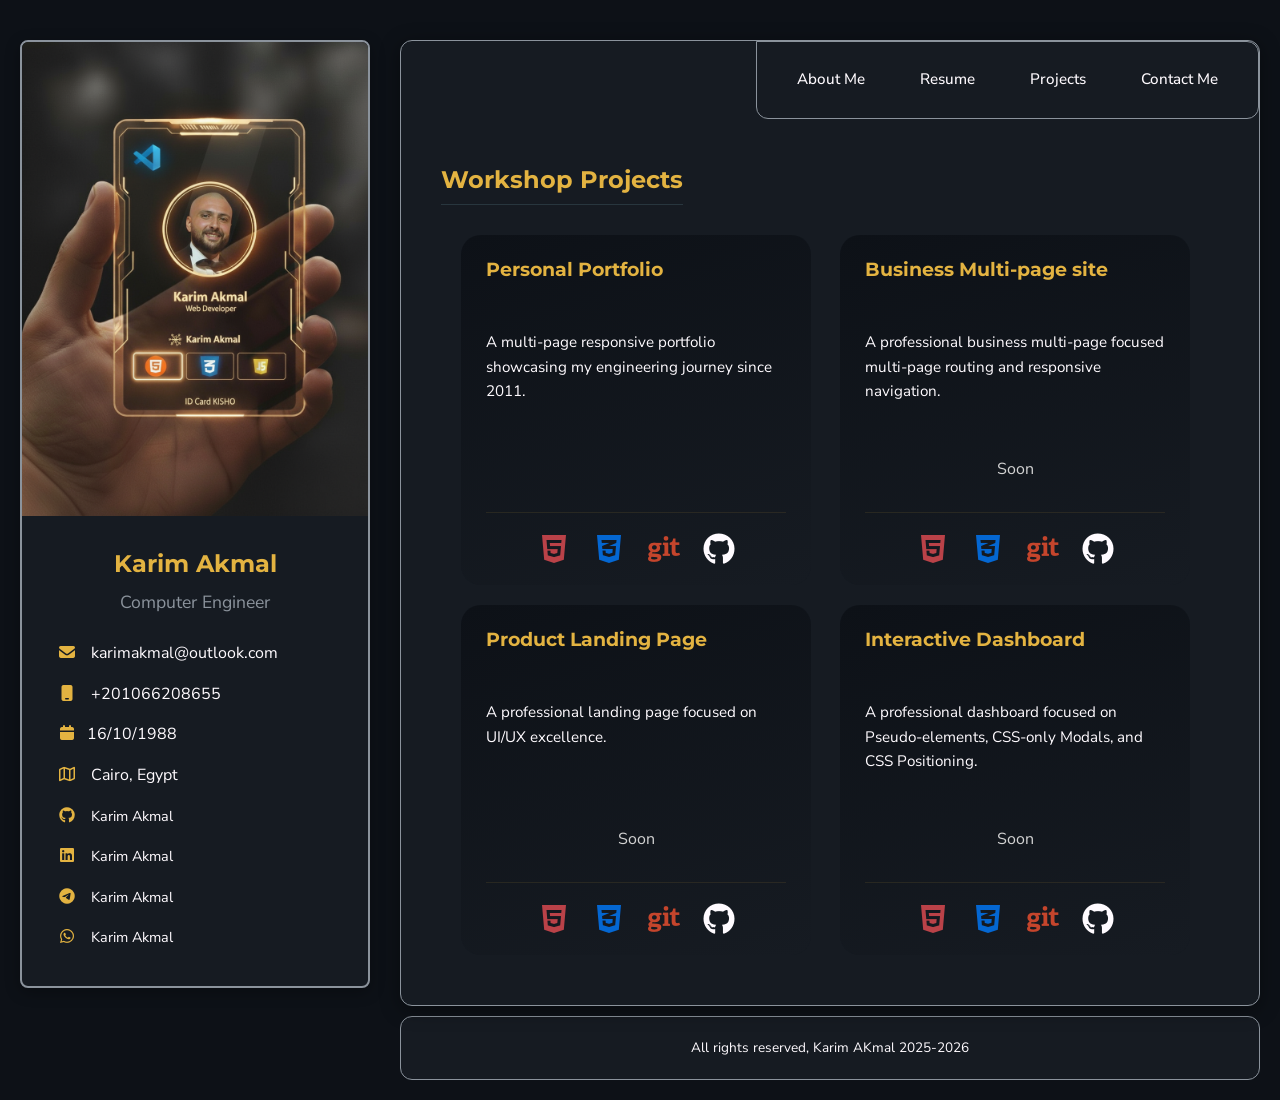
==== projects.html @ fb4b93a8 "added icons to projects.html, finished all the styling of projects.css with media queries as well" ====
<!DOCTYPE html>
<html lang="en">
  <head>
    <meta charset="UTF-8" />
    <meta name="viewport" content="width=device-width, initial-scale=1.0" />
    <title>My Portfolio</title>
    <!-- fav icon-->
    <link
      rel="icon"
      type="image/png"
      href="assets/images/web-inspector-debugly-2025-11-03.webp"
    />
    <!-- CSS STYLES-->
    <link rel="stylesheet" href="assets/css/all.min.css" /> 
    <link rel="stylesheet" href="assets/css/stylesheet.css" /> <link rel="stylesheet" href="assets/css/projects.css"/>
    <!--Google fonts (BBH Bartle for headers and Nunito Sans for body text )-->
    <link rel="preconnect" href="https://fonts.googleapis.com" />
    <link rel="preconnect" href="https://fonts.gstatic.com" crossorigin />
    <link
      href="https://fonts.googleapis.com/css2?family=BBH+Bartle&family=Nunito+Sans:ital,opsz,wght@0,6..12,200..1000;1,6..12,200..1000&display=swap"
      rel="stylesheet"
    />
  </head>
  <body>
    <aside id="contact-me">
      <div class="my-pic">
        <img
          src="assets/images/my-pic.png"
          alt="My Picture"
          width="300"
          height="400"
        />
      </div>
      <h1>Karim Akmal</h1>
      <p>Computer Engineer</p>
      <ul>
        <li><i class="fa-solid fa-envelope"></i> karimakmal@outlook.com</li>
        <li><i class="fa-solid fa-mobile"></i> +201066208655</li>
        <li><i class="fa-solid fa-calendar"></i>16/10/1988</li>
        <li><i class="fa-regular fa-map"></i> Cairo, Egypt</li>
        <li>
          <i class="fa-brands fa-github"></i>
          <a href="https://github.com/KarimAkmal88" target="_blank"
            >Karim Akmal</a
          >
        </li>
        <li>
          <i class="fa-brands fa-linkedin"></i>
          <a
            href="https://www.linkedin.com/in/karim-akmal-841a00215?utm_source=share&utm_campaign=share_via&utm_content=profile&utm_medium=android_app"
            target="_blank"
            >Karim Akmal</a
          >
        </li>
        <li>
          <i class="fa-brands fa-telegram"></i>
          <a href="https://t.me/Akmal_karim88" target="_blank">Karim Akmal</a>
        </li>
        <li>
          <i class="fa-brands fa-whatsapp"></i>
          <a href="https://wa.me/201066208655" target="_blank">Karim Akmal</a>
        </li>
      </ul>
    </aside>
    <main>
      <header>
        <nav>
          <ul>
            <li><a href="index.html">About Me</a></li>
            <li><a href="resume.html">Resume</a></li>
            <li><a href="projects.html">Projects</a></li>
            <li><a href="#contact-me">Contact Me</a></li>
          </ul>
        </nav>
      </header>
      <section id="workshop-projects">
        <h2>Workshop Projects</h2>
        <div class="projects-grid">
          <article class="project-card">
            <h3>Personal Portfolio</h3>
            <p>
              A multi-page responsive portfolio showcasing my engineering
              journey since 2011.
            </p>
            <div class="logos">
            <i class="fa-brands fa-html5" title="HTML5"></i>
            <i class="fa-brands fa-css3-alt" title="CSS3"></i>
            <i class="fa-brands fa-git" title="GIT"></i>
            <i class="fa-brands fa-github" title="GitHub"></i>
            </div>
          </article>
          <article class="project-card">
            <h3>Business Multi-page site</h3>
            <p>
              A professional business multi-page focused multi-page routing and
              responsive navigation.
            </p>
            <span class="status-badge">Soon</span>
            <div class="logos">
            <i class="fa-brands fa-html5" title="HTML5"></i>
            <i class="fa-brands fa-css3-alt" title="CSS3"></i>
            <i class="fa-brands fa-git" title="GIT"></i>
            <i class="fa-brands fa-github" title="GitHub"></i>
            </div>
          </article>
          <article class="project-card">
            <h3>Product Landing Page</h3>
            <p>
              A professional landing page focused on UI/UX
              excellence.
            </p>
            <span class="status-badge">Soon</span>
            <div class="logos">
            <i class="fa-brands fa-html5" title="HTML5"></i>
            <i class="fa-brands fa-css3-alt" title="CSS3"></i>
            <i class="fa-brands fa-git" title="GIT"></i>
            <i class="fa-brands fa-github" title="GitHub"></i>
            </div>
          </article>
          <article class="project-card">
            <h3>Interactive Dashboard</h3>
            <p>
              A professional dashboard focused on Pseudo-elements, CSS-only Modals, and
              CSS Positioning.
            </p>
            <span class="status-badge">Soon</span>
            <div class="logos">
            <i class="fa-brands fa-html5" title="HTML5"></i>
            <i class="fa-brands fa-css3-alt" title="CSS3"></i>
            <i class="fa-brands fa-git" title="GIT"></i>
            <i class="fa-brands fa-github" title="GitHub"></i>
            </div>
          </article>
        </div>
      </section>
    </main>
    <footer>
      <p>All rights reserved, Karim AKmal 2025-2026</p>
    </footer>
  </body>
</html>
---- assets/css/stylesheet.css ----
/* main colors*/
@import url('https://fonts.googleapis.com/css2?family=Montserrat:wght@700;800&family=Nunito+Sans:wght@400;600&display=swap');
:root {
  --bg-color: #0d1117;
  --secondary-bg: #161b22;
  --accent-gold: #e3b341;
  --accent-blue: #8B939C;
  --text-color: #fffbff;
  /*--heading-font: "BBH Bartle", sans-serif;*/
  --heading-font: 'Montserrat', sans-serif;
  --body-font: "Nunito Sans", sans-serif;
}

/* global reset */
* {
  margin: 0;
  padding: 0;
  box-sizing: border-box;
}
body {
  background-color: var(--bg-color);
  color: var(--text-color);
  font-family: var(--body-font);
  line-height: 1.6;
  display: grid;
  grid-template-areas: "aside main"
                       "aside footer";
  grid-template-columns: 350px minmax(auto, 1000px);
  justify-content: center;
  grid-template-rows: 1fr auto;
  min-height: 100vh;  
  gap: 30px;
  padding: 20px;                 
}
h1,
h2,
h3,
h4 {
  font-family: var(--heading-font);
  color: var(--accent-gold);
}
/* aside */
#contact-me {
  display: flex;
  flex-direction: column;
  justify-content: flex-start;
  align-content: flex-start;
  align-items: center;
  width: 100%;
  height: fit-content;
  position: sticky;
  top: 40px;
  border: 2px solid var(--accent-blue);
  border-radius: 8px;
  background-color: var(--secondary-bg);
  overflow: hidden;
  padding-bottom: 20px;
  box-shadow: 0 4px 15px rgba(0, 0, 0, 0.3);
  grid-area: aside;
}
#contact-me img {
  width: 100%;
  height: auto;
  object-fit: cover;
  margin-bottom: 20px;
}
#contact-me h1 {
  white-space: nowrap;
  text-align: center;
  margin-bottom: 5px;
  font-size: 1.5rem;
}
#contact-me p {
  white-space: nowrap;
  font-size: 1.1rem;
  color: var(--accent-blue);
  margin-bottom: 25px;
}
#contact-me ul {
  list-style: none;
  width: 80%;
}
#contact-me ul li {
  margin-bottom: 15px;
}
#contact-me ul li i {
  color: var(--accent-gold);
  margin-right: 10px;
  width: 20px;
}
#contact-me ul li a {
  text-decoration: none;
  color: var(--text-color);
  font-size: 0.9rem;
  transition: 0.3s;
}
#contact-me ul li a:hover {
  color: var(--accent-gold);
}
/* main*/
main {
  border: 1px solid var(--accent-blue);
  border-radius: 12px;
  display: flex;
  flex-direction: column;
  justify-content: flex-start;
  gap: 60px;
  top: 20px;
  padding: 60px 40px 40px;
  width: 100%;
  max-width: 1000px;
  height: auto;
  position: relative;
  margin: 0;
  top: 20px;
  background-color: var(--secondary-bg);
  box-shadow: 0 4px 20px rgba(0, 0, 0, 0.4);
  grid-area: main;
}
main header nav {
  position: absolute;
  display: flex;
  bottom: auto;
  top: 0;
  right: 0;
  left: auto;
  width: max-content;
  padding: 5px 20px;
  border: 1px solid var(--accent-blue);
  background-color: var(--secondary-bg);
  border-radius: 0 12px 12px 12px;
  z-index: 10;
}
main header nav ul {
  list-style: none;
  display: flex;
  flex-flow: row nowrap;
  gap: 15px;
}
main header nav ul li {
  padding: 10px;
  margin: 10px;
}
main header nav ul li a {
  text-decoration: none;
  color: var(--text-color);
  font-size: 0.95rem;
  font-weight: 500;
  transition: all 0.3s ease;
}
main header nav ul li a:hover {
  color: var(--accent-gold);
}
main section h2 {
  margin-bottom: 20px;
  border-bottom: 1px solid rgba(112, 160, 175, 0.2);
  display: inline-block;
  padding-bottom: 5px;
}
main #about-me .last-paragraph {
  margin-bottom: 25px;
  border-bottom: 1px solid rgba(112, 160, 175, 0.4);
  padding-bottom: 15px;
}
main #about-me p {
  margin-bottom: 20px;
  line-height: 1.6;
  text-align: justify;
  color: var(--text-color);
}
main #my-video {
  border-bottom: 1px solid rgba(112, 160, 175, 0.4);
  padding-bottom: 15px;
}
main #my-video video {
  object-fit: cover;
  width: 95%;
  max-width: 800px;
  height: auto;
  margin: auto;
  border:  1px solid var(--accent-gold);
  border-radius: 12px;
  box-shadow: 0 0 20px rgba(227, 179, 65, 0.3);
  transition: transform 0.3s ease, box-shadow 0.3s ease;
}
main #my-video video:hover {
    transform: scale(1.01); 
    box-shadow: 0 0 30px rgba(227, 179, 65, 0.5);
}
.ambitions-container {
  display: grid;
  grid-template-columns: repeat(3, minmax(0, 1fr));
  gap: 20px;
  padding: 20px 0;
  align-items: stretch;
}
.ambitions-card {
  border: 1px solid var(--accent-blue);
  border-radius: 12px;
  background-color: var(--bg-color);
  padding: 30px 25px;
  display: flex;
  flex-direction: column;
  justify-content: flex-start;
  align-items: center;
  height: 100%;
  gap: 15px;
  transition: all 0.3s ease;
}
.ambitions-card i {
  color: var(--accent-gold);
  margin-right: 10px;
  margin-bottom: 10px;
  width: 20px;
  font-size: 1.5rem;
  display: block;
}
#ambitions h2 {
  margin-top: 25px;
}
.ambitions-card h3 {
    font-family: var(--heading-font);
    font-size: 1.05rem; 
    text-transform: uppercase;
    letter-spacing: 0.5px; 
    word-wrap: normal;    
    overflow-wrap: normal; 
    line-height: 1.3;
    margin-bottom: 12px;
    border-bottom: 2px solid transparent;
    transition: 0.3s;
    min-height: 2.8rem;
    display: flex;
    align-items: center;
}
.ambitions-card p {
    font-size: 0.92rem;
    font-family: var(--body-font);
    line-height: 1.5;
    letter-spacing: 0 !important;
    word-spacing: 0 !important;
    opacity: 0.85; 
    color: var(--text-color);
    text-align: left !important;
    margin: 0;
    hyphens: none;
    text-wrap: wrap;
    max-width: 100%;
}
.ambitions-card:hover {
    transform: translateY(-8px);
    border-color: var(--accent-gold);
    box-shadow: 0 15px 30px rgba(0, 0, 0, 0.5);
}
footer {
  border: 1px solid var(--accent-blue);
  border-radius: 12px;
  margin: 0;
  padding: 20px;
  max-width: 1000px;
  text-align: center;
  grid-area: footer;
  font-family: var(--accent-gold);
  background-color: var(--secondary-bg);
  font-size: 0.85rem;
}
@media screen and (max-width: 578px) {
  body {
    grid-template-areas: "main"
                         "aside"
                         "footer";
  grid-template-columns: 1fr;
  grid-template-rows: auto auto auto;
  gap: 20px;
  padding: 10px;
  }
  .ambitions-container {
    display: grid;
    grid-template-areas: "web"
                         "mobile"
                         "python";
    grid-template-columns: 1fr;
    grid-template-rows: auto auto auto;
    gap: 25px;
  }
  .web-development {
    grid-area: web;
  }
  .mobile-apps {
    grid-area: mobile;
  }
  .python-ai {
    grid-area: python;
  }
  #contact-me {
    position: relative;
    top: 0;
    width: 100%;
    margin-bottom: 20px;
  }
  footer {
    font-size: 0.85rem;
    padding: 15px;
  }
}
---- assets/css/projects.css ----
/* 1. Global Reset */
* {
  margin: 0;
  padding: 0;
  box-sizing: border-box;
}

/* 2. Style Variables */
:root {
  --bg-color: #0d1117;
  --secondary-bg: #161b22;
  --accent-gold: #e3b341;
  --accent-blue: #8B939C;
  --text-color: #fffbff;
  --heading-font: 'Montserrat', sans-serif;
  --body-font: 'Nunito Sans', sans-serif;
}

/* 3. Main Body Setup */
body {
  background-color: var(--bg-color);
  color: var(--text-color);
  font-family: var(--body-font);
  line-height: 1.6;
}

/* 4. Typography */
h1, h2, h3 {
  font-family: var(--heading-font);
  color: var(--accent-gold);
}
.projects-grid {
    display: grid;
    grid-template-areas: "portfolio business"
                         "landing dashboard";
    grid-template-columns: repeat(auto-fit, minmax(320px, 1fr));
    grid-template-rows: minmax(350px, 1fr);
    gap: 20px;
    padding: 10px 20px;
}
.project-card {
    width: 350px;
    height: 350px;
    background-image: linear-gradient(165deg, #0d1117 0%, #161b22 100%);
    border-radius: 20px;
    transition: all 0.4s cubic-bezier(0.175, 0.885, 0.32, 1.275);
    padding: 20px 25px;
    display: flex;
    flex-flow: column wrap;
    gap: 30px;
    backdrop-filter: blur(10px);
}
.project-card h3 {
    margin-bottom: 15px;
}

.project-card p {
    font-size: 0.95rem;
    color: var(--text-color);
    flex-grow: 1; 
}
.project-card .status-badge {
    align-self: center;
    color: lightgrey;
}
.project-card:hover {
    box-shadow: 0px 0px 30px 1px rgba(227, 179, 65, 0.5);
    transform: translateY(-10px);
    border-color: var(--accent-gold);
}
.project-card .logos {
   display: flex;
    gap: 15px;
    justify-content: center;
    padding-top: 20px;
    border-top: 1px solid rgba(227, 179, 65, 0.1); 
}
.project-card .logos .fa-html5 {
    font-size: 2rem;
    color: rgba(227, 76, 83, 0.8);
}
.project-card .logos .fa-css3-alt {
    font-size: 2rem;
    color: rgba(0, 123, 255, 0.8);
}
.project-card .logos .fa-git {
    font-size: 2rem;
    color: rgba(241, 80, 47, 0.8);
}
.project-card .logos .fa-github {
    font-size: 2rem;
    color: rgba (255, 255, 255, 0.8);
}
@media screen and (max-width: 578px) {
    body {
    grid-template-areas: "main"
                         "aside"
                         "footer";
  grid-template-columns: 1fr;
  grid-template-rows: auto auto auto auto;
  gap: 20px;
  padding: 10px;
  }
  .projects-grid {
    display: grid;
    grid-template-areas:"portfolio"
                         "business"
                         "landing"
                         "dashboard" ;
    grid-template-columns: 1fr;                     
    grid-template-rows: auto auto auto;
    gap: 25px;
  }
}
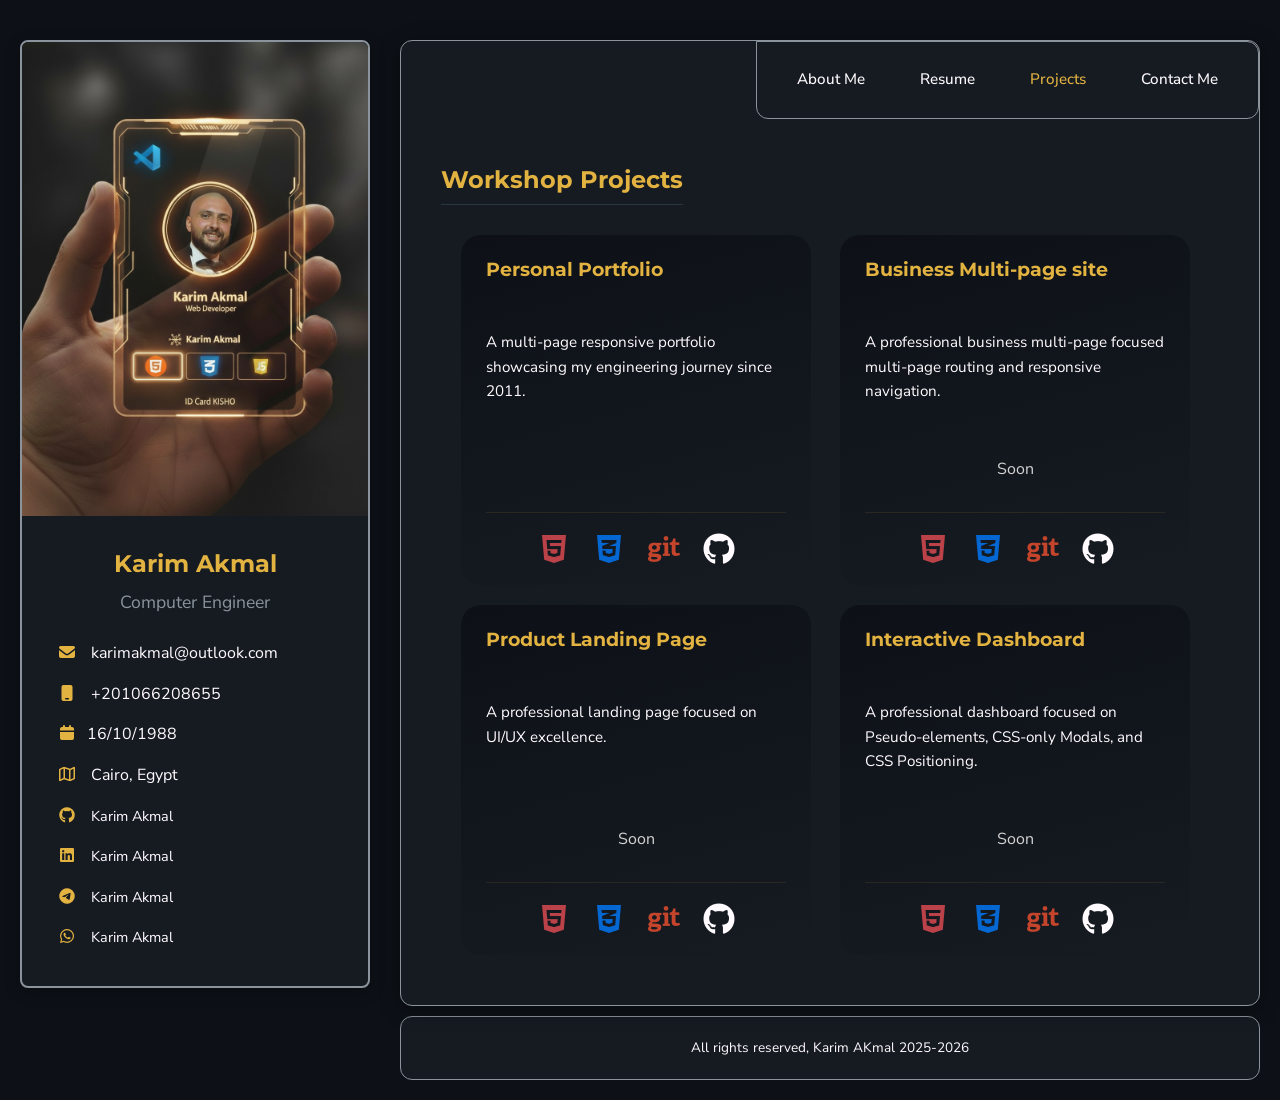
==== commit 5b4f4589: "added class active to navbar to highlight which page is currently active, also added style in styles" ====
--- a/projects.html
+++ b/projects.html
@@ -5,14 +5,11 @@
     <meta name="viewport" content="width=device-width, initial-scale=1.0" />
     <title>My Portfolio</title>
     <!-- fav icon-->
-    <link
-      rel="icon"
-      type="image/png"
-      href="assets/images/web-inspector-debugly-2025-11-03.webp"
-    />
+    <link rel="icon" type="image/png" href="assets/images/vscode.png" />
     <!-- CSS STYLES-->
-    <link rel="stylesheet" href="assets/css/all.min.css" /> 
-    <link rel="stylesheet" href="assets/css/stylesheet.css" /> <link rel="stylesheet" href="assets/css/projects.css"/>
+    <link rel="stylesheet" href="assets/css/all.min.css" />
+    <link rel="stylesheet" href="assets/css/stylesheet.css" />
+    <link rel="stylesheet" href="assets/css/projects.css" />
     <!--Google fonts (BBH Bartle for headers and Nunito Sans for body text )-->
     <link rel="preconnect" href="https://fonts.googleapis.com" />
     <link rel="preconnect" href="https://fonts.gstatic.com" crossorigin />
@@ -68,7 +65,7 @@
           <ul>
             <li><a href="index.html">About Me</a></li>
             <li><a href="resume.html">Resume</a></li>
-            <li><a href="projects.html">Projects</a></li>
+            <li><a href="projects.html" class="active">Projects</a></li>
             <li><a href="#contact-me">Contact Me</a></li>
           </ul>
         </nav>
@@ -83,10 +80,10 @@
               journey since 2011.
             </p>
             <div class="logos">
-            <i class="fa-brands fa-html5" title="HTML5"></i>
-            <i class="fa-brands fa-css3-alt" title="CSS3"></i>
-            <i class="fa-brands fa-git" title="GIT"></i>
-            <i class="fa-brands fa-github" title="GitHub"></i>
+              <i class="fa-brands fa-html5" title="HTML5"></i>
+              <i class="fa-brands fa-css3-alt" title="CSS3"></i>
+              <i class="fa-brands fa-git" title="GIT"></i>
+              <i class="fa-brands fa-github" title="GitHub"></i>
             </div>
           </article>
           <article class="project-card">
@@ -97,38 +94,35 @@
             </p>
             <span class="status-badge">Soon</span>
             <div class="logos">
-            <i class="fa-brands fa-html5" title="HTML5"></i>
-            <i class="fa-brands fa-css3-alt" title="CSS3"></i>
-            <i class="fa-brands fa-git" title="GIT"></i>
-            <i class="fa-brands fa-github" title="GitHub"></i>
+              <i class="fa-brands fa-html5" title="HTML5"></i>
+              <i class="fa-brands fa-css3-alt" title="CSS3"></i>
+              <i class="fa-brands fa-git" title="GIT"></i>
+              <i class="fa-brands fa-github" title="GitHub"></i>
             </div>
           </article>
           <article class="project-card">
             <h3>Product Landing Page</h3>
-            <p>
-              A professional landing page focused on UI/UX
-              excellence.
-            </p>
+            <p>A professional landing page focused on UI/UX excellence.</p>
             <span class="status-badge">Soon</span>
             <div class="logos">
-            <i class="fa-brands fa-html5" title="HTML5"></i>
-            <i class="fa-brands fa-css3-alt" title="CSS3"></i>
-            <i class="fa-brands fa-git" title="GIT"></i>
-            <i class="fa-brands fa-github" title="GitHub"></i>
+              <i class="fa-brands fa-html5" title="HTML5"></i>
+              <i class="fa-brands fa-css3-alt" title="CSS3"></i>
+              <i class="fa-brands fa-git" title="GIT"></i>
+              <i class="fa-brands fa-github" title="GitHub"></i>
             </div>
           </article>
           <article class="project-card">
             <h3>Interactive Dashboard</h3>
             <p>
-              A professional dashboard focused on Pseudo-elements, CSS-only Modals, and
-              CSS Positioning.
+              A professional dashboard focused on Pseudo-elements, CSS-only
+              Modals, and CSS Positioning.
             </p>
             <span class="status-badge">Soon</span>
             <div class="logos">
-            <i class="fa-brands fa-html5" title="HTML5"></i>
-            <i class="fa-brands fa-css3-alt" title="CSS3"></i>
-            <i class="fa-brands fa-git" title="GIT"></i>
-            <i class="fa-brands fa-github" title="GitHub"></i>
+              <i class="fa-brands fa-html5" title="HTML5"></i>
+              <i class="fa-brands fa-css3-alt" title="CSS3"></i>
+              <i class="fa-brands fa-git" title="GIT"></i>
+              <i class="fa-brands fa-github" title="GitHub"></i>
             </div>
           </article>
         </div>
--- a/assets/css/stylesheet.css
+++ b/assets/css/stylesheet.css
@@ -1,13 +1,13 @@
 /* main colors*/
-@import url('https://fonts.googleapis.com/css2?family=Montserrat:wght@700;800&family=Nunito+Sans:wght@400;600&display=swap');
+@import url("https://fonts.googleapis.com/css2?family=Montserrat:wght@700;800&family=Nunito+Sans:wght@400;600&display=swap");
 :root {
   --bg-color: #0d1117;
   --secondary-bg: #161b22;
   --accent-gold: #e3b341;
-  --accent-blue: #8B939C;
+  --accent-blue: #8b939c;
   --text-color: #fffbff;
   /*--heading-font: "BBH Bartle", sans-serif;*/
-  --heading-font: 'Montserrat', sans-serif;
+  --heading-font: "Montserrat", sans-serif;
   --body-font: "Nunito Sans", sans-serif;
 }
 
@@ -23,14 +23,15 @@
   font-family: var(--body-font);
   line-height: 1.6;
   display: grid;
-  grid-template-areas: "aside main"
-                       "aside footer";
+  grid-template-areas:
+    "aside main"
+    "aside footer";
   grid-template-columns: 350px minmax(auto, 1000px);
   justify-content: center;
   grid-template-rows: 1fr auto;
-  min-height: 100vh;  
+  min-height: 100vh;
   gap: 30px;
-  padding: 20px;                 
+  padding: 20px;
 }
 h1,
 h2,
@@ -178,14 +179,14 @@
   max-width: 800px;
   height: auto;
   margin: auto;
-  border:  1px solid var(--accent-gold);
+  border: 1px solid var(--accent-gold);
   border-radius: 12px;
   box-shadow: 0 0 20px rgba(227, 179, 65, 0.3);
   transition: transform 0.3s ease, box-shadow 0.3s ease;
 }
 main #my-video video:hover {
-    transform: scale(1.01); 
-    box-shadow: 0 0 30px rgba(227, 179, 65, 0.5);
+  transform: scale(1.01);
+  box-shadow: 0 0 30px rgba(227, 179, 65, 0.5);
 }
 .ambitions-container {
   display: grid;
@@ -219,38 +220,38 @@
   margin-top: 25px;
 }
 .ambitions-card h3 {
-    font-family: var(--heading-font);
-    font-size: 1.05rem; 
-    text-transform: uppercase;
-    letter-spacing: 0.5px; 
-    word-wrap: normal;    
-    overflow-wrap: normal; 
-    line-height: 1.3;
-    margin-bottom: 12px;
-    border-bottom: 2px solid transparent;
-    transition: 0.3s;
-    min-height: 2.8rem;
-    display: flex;
-    align-items: center;
+  font-family: var(--heading-font);
+  font-size: 1.05rem;
+  text-transform: uppercase;
+  letter-spacing: 0.5px;
+  word-wrap: normal;
+  overflow-wrap: normal;
+  line-height: 1.3;
+  margin-bottom: 12px;
+  border-bottom: 2px solid transparent;
+  transition: 0.3s;
+  min-height: 2.8rem;
+  display: flex;
+  align-items: center;
 }
 .ambitions-card p {
-    font-size: 0.92rem;
-    font-family: var(--body-font);
-    line-height: 1.5;
-    letter-spacing: 0 !important;
-    word-spacing: 0 !important;
-    opacity: 0.85; 
-    color: var(--text-color);
-    text-align: left !important;
-    margin: 0;
-    hyphens: none;
-    text-wrap: wrap;
-    max-width: 100%;
+  font-size: 0.92rem;
+  font-family: var(--body-font);
+  line-height: 1.5;
+  letter-spacing: 0 !important;
+  word-spacing: 0 !important;
+  opacity: 0.85;
+  color: var(--text-color);
+  text-align: left !important;
+  margin: 0;
+  hyphens: none;
+  text-wrap: wrap;
+  max-width: 100%;
 }
 .ambitions-card:hover {
-    transform: translateY(-8px);
-    border-color: var(--accent-gold);
-    box-shadow: 0 15px 30px rgba(0, 0, 0, 0.5);
+  transform: translateY(-8px);
+  border-color: var(--accent-gold);
+  box-shadow: 0 15px 30px rgba(0, 0, 0, 0.5);
 }
 footer {
   border: 1px solid var(--accent-blue);
@@ -266,19 +267,21 @@
 }
 @media screen and (max-width: 578px) {
   body {
-    grid-template-areas: "main"
-                         "aside"
-                         "footer";
-  grid-template-columns: 1fr;
-  grid-template-rows: auto auto auto;
-  gap: 20px;
-  padding: 10px;
+    grid-template-areas:
+      "main"
+      "aside"
+      "footer";
+    grid-template-columns: 1fr;
+    grid-template-rows: auto auto auto;
+    gap: 20px;
+    padding: 10px;
   }
   .ambitions-container {
     display: grid;
-    grid-template-areas: "web"
-                         "mobile"
-                         "python";
+    grid-template-areas:
+      "web"
+      "mobile"
+      "python";
     grid-template-columns: 1fr;
     grid-template-rows: auto auto auto;
     gap: 25px;
@@ -302,4 +305,10 @@
     font-size: 0.85rem;
     padding: 15px;
   }
+  #about-me h2 {
+    font-size: 1.3rem;
+  }
+}
+.active {
+  color: var(--accent-gold);
 }
--- a/assets/css/projects.css
+++ b/assets/css/projects.css
@@ -10,10 +10,10 @@
   --bg-color: #0d1117;
   --secondary-bg: #161b22;
   --accent-gold: #e3b341;
-  --accent-blue: #8B939C;
+  --accent-blue: #8b939c;
   --text-color: #fffbff;
-  --heading-font: 'Montserrat', sans-serif;
-  --body-font: 'Nunito Sans', sans-serif;
+  --heading-font: "Montserrat", sans-serif;
+  --body-font: "Nunito Sans", sans-serif;
 }
 
 /* 3. Main Body Setup */
@@ -25,90 +25,95 @@
 }
 
 /* 4. Typography */
-h1, h2, h3 {
+h1,
+h2,
+h3 {
   font-family: var(--heading-font);
   color: var(--accent-gold);
 }
 .projects-grid {
-    display: grid;
-    grid-template-areas: "portfolio business"
-                         "landing dashboard";
-    grid-template-columns: repeat(auto-fit, minmax(320px, 1fr));
-    grid-template-rows: minmax(350px, 1fr);
-    gap: 20px;
-    padding: 10px 20px;
+  display: grid;
+  grid-template-areas:
+    "portfolio business"
+    "landing dashboard";
+  grid-template-columns: repeat(auto-fit, minmax(320px, 1fr));
+  grid-template-rows: minmax(350px, 1fr);
+  gap: 20px;
+  padding: 10px 20px;
 }
 .project-card {
-    width: 350px;
-    height: 350px;
-    background-image: linear-gradient(165deg, #0d1117 0%, #161b22 100%);
-    border-radius: 20px;
-    transition: all 0.4s cubic-bezier(0.175, 0.885, 0.32, 1.275);
-    padding: 20px 25px;
-    display: flex;
-    flex-flow: column wrap;
-    gap: 30px;
-    backdrop-filter: blur(10px);
+  width: 350px;
+  height: 350px;
+  background-image: linear-gradient(165deg, #0d1117 0%, #161b22 100%);
+  border-radius: 20px;
+  transition: all 0.4s cubic-bezier(0.175, 0.885, 0.32, 1.275);
+  padding: 20px 25px;
+  display: flex;
+  flex-flow: column wrap;
+  gap: 30px;
+  backdrop-filter: blur(10px);
 }
 .project-card h3 {
-    margin-bottom: 15px;
+  margin-bottom: 15px;
 }
 
 .project-card p {
-    font-size: 0.95rem;
-    color: var(--text-color);
-    flex-grow: 1; 
+  font-size: 0.95rem;
+  color: var(--text-color);
+  flex-grow: 1;
 }
 .project-card .status-badge {
-    align-self: center;
-    color: lightgrey;
+  align-self: center;
+  color: lightgrey;
 }
 .project-card:hover {
-    box-shadow: 0px 0px 30px 1px rgba(227, 179, 65, 0.5);
-    transform: translateY(-10px);
-    border-color: var(--accent-gold);
+  box-shadow: 0px 0px 30px 1px rgba(227, 179, 65, 0.5);
+  transform: translateY(-10px);
+  border-color: var(--accent-gold);
 }
 .project-card .logos {
-   display: flex;
-    gap: 15px;
-    justify-content: center;
-    padding-top: 20px;
-    border-top: 1px solid rgba(227, 179, 65, 0.1); 
+  display: flex;
+  gap: 15px;
+  justify-content: center;
+  padding-top: 20px;
+  border-top: 1px solid rgba(227, 179, 65, 0.1);
 }
 .project-card .logos .fa-html5 {
-    font-size: 2rem;
-    color: rgba(227, 76, 83, 0.8);
+  font-size: 2rem;
+  color: rgba(227, 76, 83, 0.8);
 }
 .project-card .logos .fa-css3-alt {
-    font-size: 2rem;
-    color: rgba(0, 123, 255, 0.8);
+  font-size: 2rem;
+  color: rgba(0, 123, 255, 0.8);
 }
 .project-card .logos .fa-git {
-    font-size: 2rem;
-    color: rgba(241, 80, 47, 0.8);
+  font-size: 2rem;
+  color: rgba(241, 80, 47, 0.8);
 }
 .project-card .logos .fa-github {
-    font-size: 2rem;
-    color: rgba (255, 255, 255, 0.8);
+  font-size: 2rem;
+  color: rgba (255, 255, 255, 0.8);
 }
 @media screen and (max-width: 578px) {
-    body {
-    grid-template-areas: "main"
-                         "aside"
-                         "footer";
-  grid-template-columns: 1fr;
-  grid-template-rows: auto auto auto auto;
-  gap: 20px;
-  padding: 10px;
+  body {
+    grid-template-areas:
+      "main"
+      "aside"
+      "footer";
+    grid-template-columns: 1fr;
+    grid-template-rows: auto auto auto auto;
+    gap: 20px;
+    padding: 10px;
   }
   .projects-grid {
     display: grid;
-    grid-template-areas:"portfolio"
-                         "business"
-                         "landing"
-                         "dashboard" ;
-    grid-template-columns: 1fr;                     
+    grid-template-areas:
+      "portfolio"
+      "business"
+      "landing"
+      "dashboard";
+    grid-template-columns: 1fr;
     grid-template-rows: auto auto auto;
     gap: 25px;
   }
-}+}
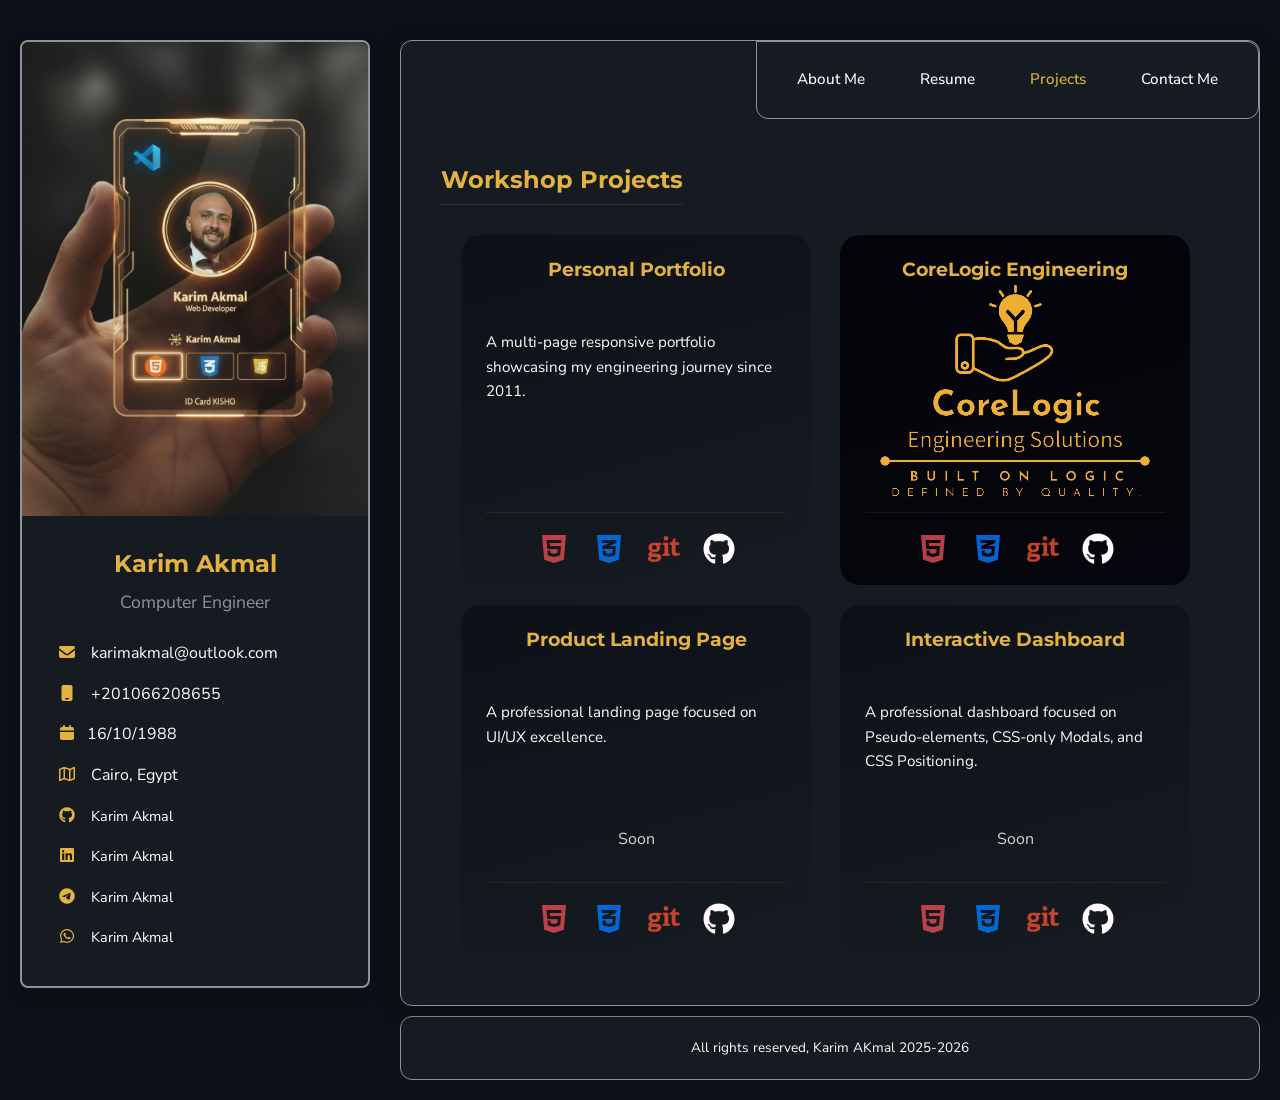
==== commit d7b1b7bd: "added CoreLogic logo to the corresponded project card on projects.html and made the whole card as a " ====
--- a/projects.html
+++ b/projects.html
@@ -86,13 +86,15 @@
               <i class="fa-brands fa-github" title="GitHub"></i>
             </div>
           </article>
-          <article class="project-card">
-            <h3>Business Multi-page site</h3>
-            <p>
-              A professional business multi-page focused multi-page routing and
-              responsive navigation.
-            </p>
-            <span class="status-badge">Soon</span>
+          <article class="project-card corelogic-card">
+            <a
+              href="https://core-logic-business.netlify.app/"
+              target="_blank"
+              class="stretched-link"
+            ></a>
+
+            <h3>CoreLogic Engineering</h3>
+
             <div class="logos">
               <i class="fa-brands fa-html5" title="HTML5"></i>
               <i class="fa-brands fa-css3-alt" title="CSS3"></i>
--- a/assets/css/stylesheet.css
+++ b/assets/css/stylesheet.css
@@ -265,7 +265,7 @@
   background-color: var(--secondary-bg);
   font-size: 0.85rem;
 }
-@media screen and (max-width: 578px) {
+@media screen and (max-width: 992px) {
   body {
     grid-template-areas:
       "main"
@@ -308,7 +308,39 @@
   #about-me h2 {
     font-size: 1.3rem;
   }
+  main header nav {
+  position: absolute;
+  display: flex;
+  bottom: auto;
+  top: 0;
+  right: 0;
+  left: auto;
+  width: max-content;
+  padding: 5px 10px;
+  border: 1px solid var(--accent-blue);
+  background-color: var(--secondary-bg);
+  border-radius: 0 12px 12px 12px;
+  z-index: 10;
+}
+main header nav ul {
+  list-style: none;
+  display: flex;
+  flex-flow: row nowrap;
+  gap: 5px;
+}
+main header nav ul li {
+  padding: 5px;
+  margin: 5px;
+}
+main header nav ul li a {
+  text-decoration: none;
+  color: var(--text-color);
+  font-size: 0.95rem;
+  font-weight: 500;
+  transition: all 0.3s ease;
+}
+
 }
 .active {
   color: var(--accent-gold);
-}+}
--- a/assets/css/projects.css
+++ b/assets/css/projects.css
@@ -55,6 +55,7 @@
 }
 .project-card h3 {
   margin-bottom: 15px;
+  text-align: center;
 }
 
 .project-card p {
@@ -94,14 +95,14 @@
   font-size: 2rem;
   color: rgba (255, 255, 255, 0.8);
 }
-@media screen and (max-width: 578px) {
+@media screen and (max-width: 992px) {
   body {
     grid-template-areas:
       "main"
       "aside"
       "footer";
     grid-template-columns: 1fr;
-    grid-template-rows: auto auto auto auto;
+    grid-template-rows: auto;
     gap: 20px;
     padding: 10px;
   }
@@ -113,7 +114,56 @@
       "landing"
       "dashboard";
     grid-template-columns: 1fr;
-    grid-template-rows: auto auto auto;
-    gap: 25px;
+    grid-template-rows: auto auto auto auto;
+    gap: 20px;
   }
+  .project-card {
+  width: 100%;
+  height: 350px;
+  background-image: linear-gradient(165deg, #0d1117 0%, #161b22 100%);
+  border-radius: 20px;
+  transition: all 0.4s cubic-bezier(0.175, 0.885, 0.32, 1.275);
+  padding: 20px 20px;
+  display: flex;
+  flex-flow: column wrap;
+  gap: 25px;
+  backdrop-filter: blur(10px);
 }
+}
+/* -- CoreLogic -- */
+.corelogic-card {
+  background-image: 
+    linear-gradient(165deg, rgba(13, 17, 23, 0.9) 0%, rgba(22, 27, 34, 0.9) 100%), 
+    url('../images/logo.png'); 
+  background-size: cover, 100%; 
+  background-position: center;
+  background-repeat: no-repeat;
+  background-blend-mode: overlay;
+}
+.stretched-link {
+  position: absolute;
+  top: 0;
+  left: 0;
+  width: 100%;
+  height: 100%;
+  z-index: 1; 
+}
+.project-card .logos {
+  position: relative;
+  z-index: 2; 
+  margin-top: auto;
+  display: flex;
+  gap: 15px;
+  justify-content: center;
+  padding-top: 20px;
+  border-top: 1px solid rgba(227, 179, 65, 0.1);
+}
+.project-link:hover {
+  background-color: var(--accent-gold);
+  color: var(--bg-color);
+  box-shadow: 0 0 15px var(--accent-gold);
+}
+.project-card {
+  flex-flow: column nowrap !important; 
+  position: relative;
+}
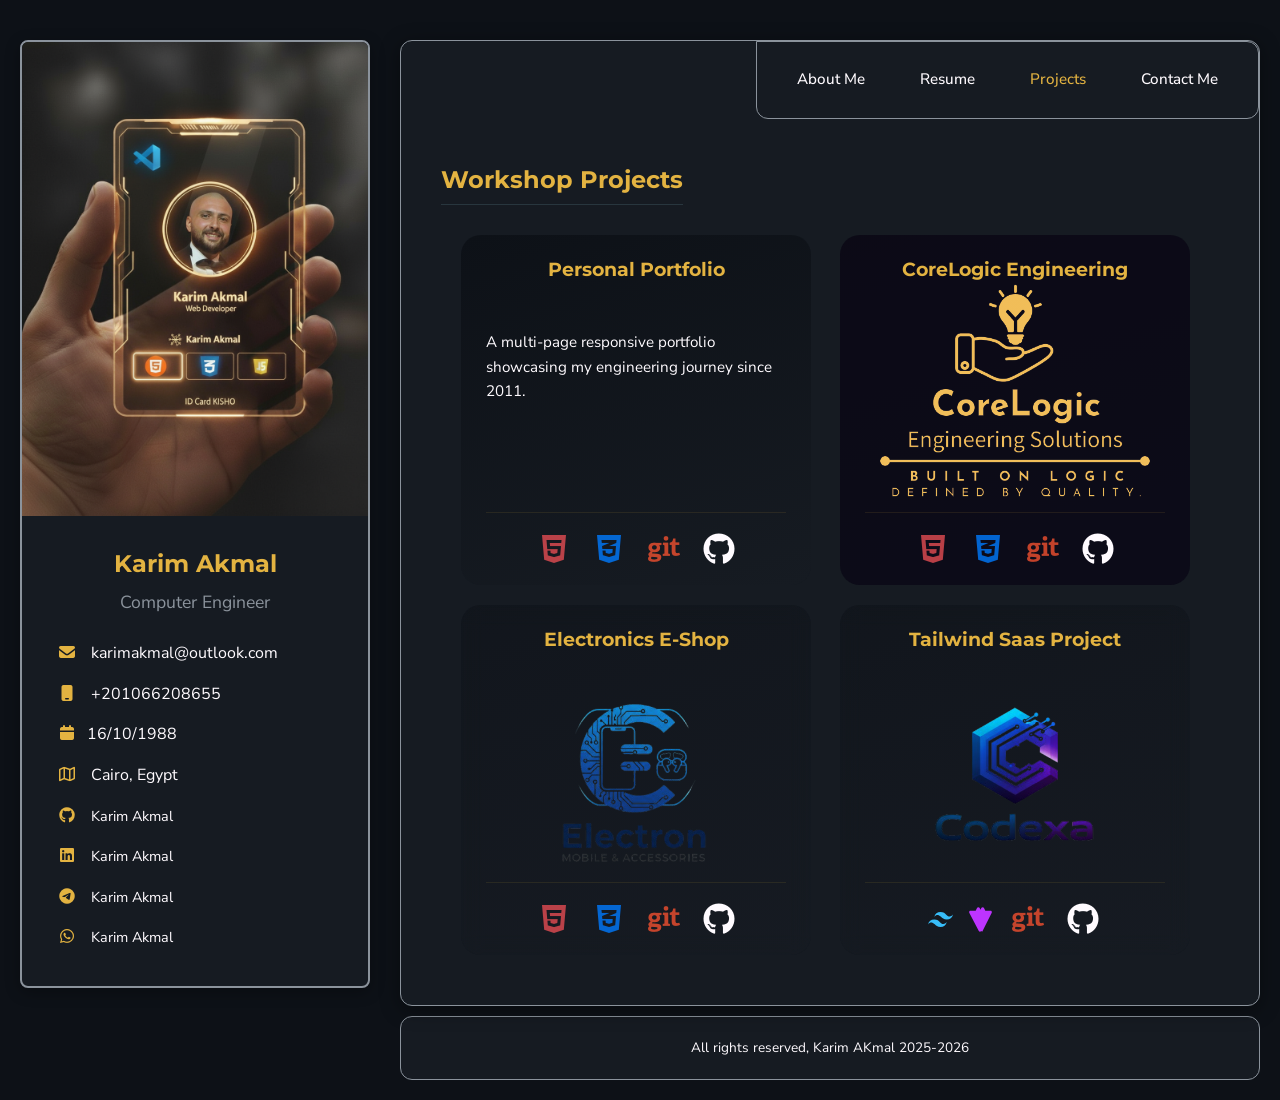
==== commit 1f211173: "Final Polish: Added Codexa & Electron projects, fixed accessibility and security issues" ====
--- a/projects.html
+++ b/projects.html
@@ -37,7 +37,7 @@
         <li><i class="fa-regular fa-map"></i> Cairo, Egypt</li>
         <li>
           <i class="fa-brands fa-github"></i>
-          <a href="https://github.com/KarimAkmal88" target="_blank"
+          <a href="https://github.com/KarimAkmal88" target="_blank" rel="noopener noreferrer"
             >Karim Akmal</a
           >
         </li>
@@ -45,17 +45,17 @@
           <i class="fa-brands fa-linkedin"></i>
           <a
             href="https://www.linkedin.com/in/karim-akmal-841a00215?utm_source=share&utm_campaign=share_via&utm_content=profile&utm_medium=android_app"
-            target="_blank"
+            target="_blank" rel="noopener noreferrer"
             >Karim Akmal</a
           >
         </li>
         <li>
           <i class="fa-brands fa-telegram"></i>
-          <a href="https://t.me/Akmal_karim88" target="_blank">Karim Akmal</a>
+          <a href="https://t.me/Akmal_karim88" target="_blank rel="noopener noreferrer"">Karim Akmal</a>
         </li>
         <li>
           <i class="fa-brands fa-whatsapp"></i>
-          <a href="https://wa.me/201066208655" target="_blank">Karim Akmal</a>
+          <a href="https://wa.me/201066208655" target="_blank rel="noopener noreferrer"">Karim Akmal</a>
         </li>
       </ul>
     </aside>
@@ -89,8 +89,8 @@
           <article class="project-card corelogic-card">
             <a
               href="https://core-logic-business.netlify.app/"
-              target="_blank"
-              class="stretched-link"
+              target="_blank" rel="noopener noreferrer"
+              class="stretched-link" aria-label="CoreLogic"
             ></a>
 
             <h3>CoreLogic Engineering</h3>
@@ -102,10 +102,13 @@
               <i class="fa-brands fa-github" title="GitHub"></i>
             </div>
           </article>
-          <article class="project-card">
-            <h3>Product Landing Page</h3>
-            <p>A professional landing page focused on UI/UX excellence.</p>
-            <span class="status-badge">Soon</span>
+          <article class="project-card electron-card">
+            <a
+              href="https://electron-mobile.vercel.app/"
+              target="_blank" rel="noopener noreferrer" aria-label="Electron"
+              class="stretched-link"
+            ></a>
+            <h3>Electronics E-Shop</h3>
             <div class="logos">
               <i class="fa-brands fa-html5" title="HTML5"></i>
               <i class="fa-brands fa-css3-alt" title="CSS3"></i>
@@ -113,20 +116,23 @@
               <i class="fa-brands fa-github" title="GitHub"></i>
             </div>
           </article>
-          <article class="project-card">
-            <h3>Interactive Dashboard</h3>
-            <p>
-              A professional dashboard focused on Pseudo-elements, CSS-only
-              Modals, and CSS Positioning.
-            </p>
-            <span class="status-badge">Soon</span>
-            <div class="logos">
-              <i class="fa-brands fa-html5" title="HTML5"></i>
-              <i class="fa-brands fa-css3-alt" title="CSS3"></i>
-              <i class="fa-brands fa-git" title="GIT"></i>
-              <i class="fa-brands fa-github" title="GitHub"></i>
-            </div>
-          </article>
+          <article class="project-card tailwind-card">
+  <a href="https://codexa-saas.vercel.app/" target="_blank" rel="noopener noreferrer" 
+     aria-label="Codexa SaaS" class="stretched-link"></a>
+  <h3>Tailwind Saas Project</h3>
+  <div class="logos">
+    <svg class="tech-icon icon-tailwind" role="img" viewBox="0 0 24 24" xmlns="http://www.w3.org/2000/svg" title="Tailwind CSS">
+      <path d="M12.001,4.8c-3.2,0-5.2,1.6-6,4.8c1.2-1.6,2.6-2.2,4.2-1.8c0.913,0.228,1.565,0.89,2.288,1.624 C13.666,10.618,15.027,12,18.001,12c3.2,0,5.2-1.6,6-4.8c-1.2,1.6-2.6,2.2-4.2,1.8c-0.913-0.228-1.565-0.89-2.288-1.624 C16.337,6.182,14.976,4.8,12.001,4.8z M6.001,12c-3.2,0-5.2,1.6-6,4.8c1.2-1.6,2.6-2.2,4.2-1.8c0.913,0.228,1.565,0.89,2.288,1.624 c1.177,1.194,2.538,2.576,5.512,2.576c3.2,0,5.2-1.6,6-4.8c-1.2,1.6-2.6,2.2-4.2,1.8c-0.913-0.228-1.565-0.89-2.288-1.624 C10.337,13.382,8.976,12,6.001,12z"/>
+    </svg>
+    
+    <svg class="tech-icon icon-vite" role="img" viewBox="0 0 24 24" xmlns="http://www.w3.org/2000/svg" title="Vite">
+      <path d="M12.641 23.121c-.418.83-1.864.83-2.282 0L1.206 5.44c-.405-.805.18-1.74 1.078-1.74h19.432c.898 0 1.483.935 1.078 1.74l-9.153 18.322zM12 2.674l.942-1.884c.418-.83 1.864-.83 2.282 0l1.206 2.412a.6.6 0 01-.537.868H8.107a.6.6 0 01-.537-.868l1.206-2.412c.418-.83 1.864-.83 2.282 0l.942 1.884z"/>
+    </svg>
+
+    <i class="fa-brands fa-git" title="GIT"></i>
+    <i class="fa-brands fa-github" title="GitHub"></i>
+  </div>
+</article>
         </div>
       </section>
     </main>
--- a/assets/css/projects.css
+++ b/assets/css/projects.css
@@ -118,24 +118,54 @@
     gap: 20px;
   }
   .project-card {
-  width: 100%;
-  height: 350px;
-  background-image: linear-gradient(165deg, #0d1117 0%, #161b22 100%);
-  border-radius: 20px;
-  transition: all 0.4s cubic-bezier(0.175, 0.885, 0.32, 1.275);
-  padding: 20px 20px;
-  display: flex;
-  flex-flow: column wrap;
-  gap: 25px;
-  backdrop-filter: blur(10px);
-}
+    width: 100%;
+    height: 350px;
+    background-image: linear-gradient(165deg, #0d1117 0%, #161b22 100%);
+    border-radius: 20px;
+    transition: all 0.4s cubic-bezier(0.175, 0.885, 0.32, 1.275);
+    padding: 20px 20px;
+    display: flex;
+    flex-flow: column wrap;
+    gap: 25px;
+    backdrop-filter: blur(10px);
+  }
 }
 /* -- CoreLogic -- */
 .corelogic-card {
-  background-image: 
-    linear-gradient(165deg, rgba(13, 17, 23, 0.9) 0%, rgba(22, 27, 34, 0.9) 100%), 
-    url('../images/logo.png'); 
-  background-size: cover, 100%; 
+  background-image:
+    linear-gradient(
+      165deg,
+      rgba(13, 17, 23, 0.5) 0%,
+      rgba(22, 27, 34, 0.5) 100%
+    ),
+    url("../images/logo.png");
+  background-size: cover, 100%;
+  background-position: center;
+  background-repeat: no-repeat;
+  background-blend-mode: overlay;
+}
+.electron-card {
+  background-image:
+    linear-gradient(
+      165deg,
+      rgba(13, 17, 23, 0.5) 0%,
+      rgba(22, 27, 34, 0.5) 100%
+    ),
+    url("../images/electron.png");
+  background-size: cover, 100%;
+  background-position: center;
+  background-repeat: no-repeat;
+  background-blend-mode: overlay;
+}
+.tailwind-card {
+  background-image:
+    linear-gradient(
+      165deg,
+      rgba(13, 17, 23, 0.5) 0%,
+      rgba(22, 27, 34, 0.5) 100%
+    ),
+    url("../images/codexa.png");
+  background-size: cover, 100%;
   background-position: center;
   background-repeat: no-repeat;
   background-blend-mode: overlay;
@@ -146,11 +176,11 @@
   left: 0;
   width: 100%;
   height: 100%;
-  z-index: 1; 
+  z-index: 1;
 }
 .project-card .logos {
   position: relative;
-  z-index: 2; 
+  z-index: 2;
   margin-top: auto;
   display: flex;
   gap: 15px;
@@ -164,6 +194,20 @@
   box-shadow: 0 0 15px var(--accent-gold);
 }
 .project-card {
-  flex-flow: column nowrap !important; 
+  flex-flow: column nowrap !important;
   position: relative;
-}+}
+.tech-icon {
+  width: 25px;
+  height: 25px;
+  display: inline-block;
+  vertical-align: middle;
+  transition: transform 0.3s ease;
+  margin-top: 4px;
+}
+.icon-tailwind {
+  fill: #38bdf8;
+}
+.icon-vite {
+  fill: #bd34fe;
+}
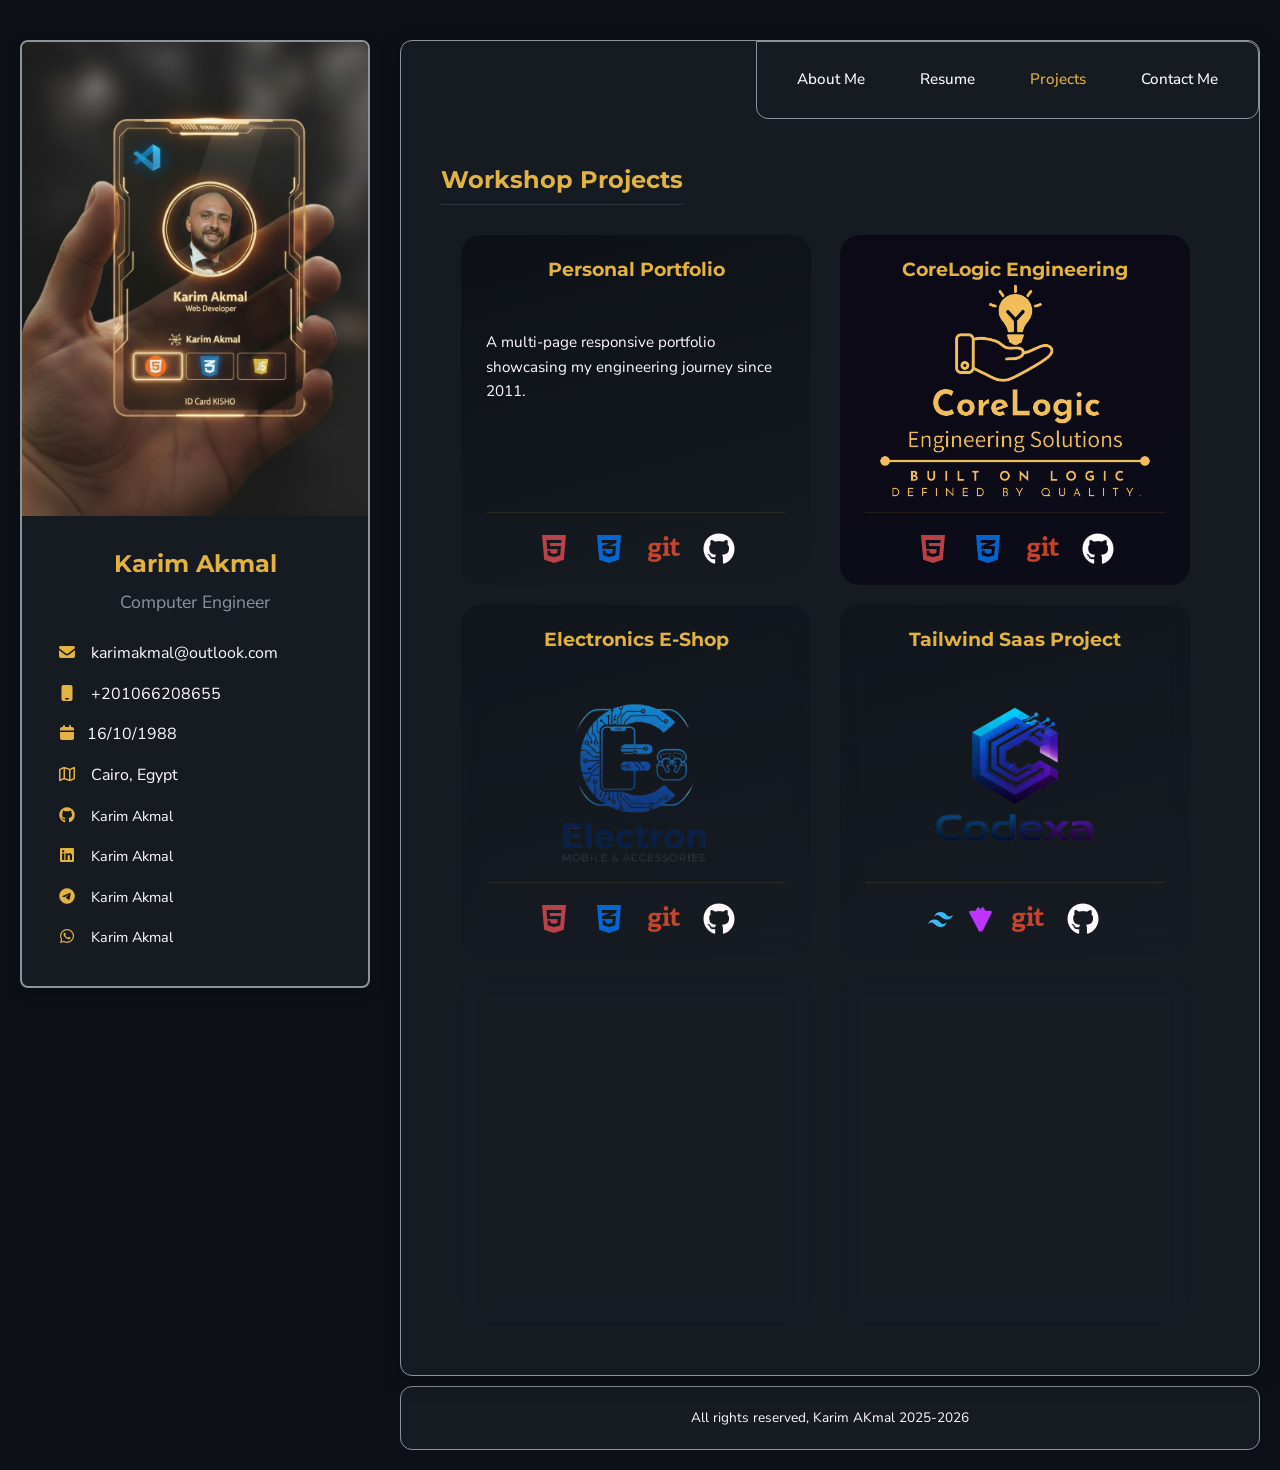
==== commit f42dba99: "added my latest projects (bootstrap and tailwind)" ====
--- a/projects.html
+++ b/projects.html
@@ -133,6 +133,38 @@
     <i class="fa-brands fa-github" title="GitHub"></i>
   </div>
 </article>
+<article class="project-card bootstrap-card">
+  <a href="https://electron-bootstrap.vercel.app/" target="_blank" rel="noopener noreferrer" 
+     aria-label="electron-bootstrap" class="stretched-link"></a>
+  <h3>Electron Bootstrap</h3>
+  <div class="logos">
+    <svg class="tech-icon icon-bootstrap" role="img" viewBox="0 0 24 24" xmlns="http://www.w3.org/2000/svg"><title>Bootstrap</title><path d="M11.77 11.24H9.956V8.202h2.152c1.17 0 1.834.522 1.834 1.466 0 1.008-.773 1.572-2.174 1.572zm.324 1.206H9.957v3.348h2.231c1.459 0 2.232-.585 2.232-1.685s-.795-1.663-2.326-1.663zM24 11.39v1.218c-1.128.108-1.817.944-2.226 2.268-.407 1.319-.463 2.937-.42 4.186.045 1.3-.968 2.5-2.337 2.5H4.985c-1.37 0-2.383-1.2-2.337-2.5.043-1.249-.013-2.867-.42-4.186-.41-1.324-1.1-2.16-2.228-2.268V11.39c1.128-.108 1.819-.944 2.227-2.268.408-1.319.464-2.937.42-4.186-.045-1.3.968-2.5 2.338-2.5h14.032c1.37 0 2.382 1.2 2.337 2.5-.043 1.249.013 2.867.42 4.186.409 1.324 1.098 2.16 2.226 2.268zm-7.927 2.817c0-1.354-.953-2.333-2.368-2.488v-.057c1.04-.169 1.856-1.135 1.856-2.213 0-1.537-1.213-2.538-3.062-2.538h-4.16v10.172h4.181c2.218 0 3.553-1.086 3.553-2.876z"/></svg>
+    
+    <svg class="tech-icon icon-vite" role="img" viewBox="0 0 24 24" xmlns="http://www.w3.org/2000/svg" title="Vite">
+      <path d="M12.641 23.121c-.418.83-1.864.83-2.282 0L1.206 5.44c-.405-.805.18-1.74 1.078-1.74h19.432c.898 0 1.483.935 1.078 1.74l-9.153 18.322zM12 2.674l.942-1.884c.418-.83 1.864-.83 2.282 0l1.206 2.412a.6.6 0 01-.537.868H8.107a.6.6 0 01-.537-.868l1.206-2.412c.418-.83 1.864-.83 2.282 0l.942 1.884z"/>
+    </svg>
+
+    <i class="fa-brands fa-git" title="GIT"></i>
+    <i class="fa-brands fa-github" title="GitHub"></i>
+  </div>
+</article>
+<article class="project-card samsung-card">
+  <a href="https://electron-bootstrap.vercel.app/" target="_blank" rel="noopener noreferrer" 
+     aria-label="electron-bootstrap" class="stretched-link"></a>
+  <h3>S25 Ultra Landing Page</h3>
+  <div class="logos">
+    <svg class="tech-icon icon-tailwind" role="img" viewBox="0 0 24 24" xmlns="http://www.w3.org/2000/svg" title="Tailwind CSS">
+      <path d="M12.001,4.8c-3.2,0-5.2,1.6-6,4.8c1.2-1.6,2.6-2.2,4.2-1.8c0.913,0.228,1.565,0.89,2.288,1.624 C13.666,10.618,15.027,12,18.001,12c3.2,0,5.2-1.6,6-4.8c-1.2,1.6-2.6,2.2-4.2,1.8c-0.913-0.228-1.565-0.89-2.288-1.624 C16.337,6.182,14.976,4.8,12.001,4.8z M6.001,12c-3.2,0-5.2,1.6-6,4.8c1.2-1.6,2.6-2.2,4.2-1.8c0.913,0.228,1.565,0.89,2.288,1.624 c1.177,1.194,2.538,2.576,5.512,2.576c3.2,0,5.2-1.6,6-4.8c-1.2,1.6-2.6,2.2-4.2,1.8c-0.913-0.228-1.565-0.89-2.288-1.624 C10.337,13.382,8.976,12,6.001,12z"/>
+    </svg>
+    
+    <svg class="tech-icon icon-vite" role="img" viewBox="0 0 24 24" xmlns="http://www.w3.org/2000/svg" title="Vite">
+      <path d="M12.641 23.121c-.418.83-1.864.83-2.282 0L1.206 5.44c-.405-.805.18-1.74 1.078-1.74h19.432c.898 0 1.483.935 1.078 1.74l-9.153 18.322zM12 2.674l.942-1.884c.418-.83 1.864-.83 2.282 0l1.206 2.412a.6.6 0 01-.537.868H8.107a.6.6 0 01-.537-.868l1.206-2.412c.418-.83 1.864-.83 2.282 0l.942 1.884z"/>
+    </svg>
+
+    <i class="fa-brands fa-git" title="GIT"></i>
+    <i class="fa-brands fa-github" title="GitHub"></i>
+  </div>
+</article>
         </div>
       </section>
     </main>
--- a/assets/css/projects.css
+++ b/assets/css/projects.css
@@ -51,6 +51,7 @@
   display: flex;
   flex-flow: column wrap;
   gap: 30px;
+  -webkit-backdrop-filter: blur(10px);
   backdrop-filter: blur(10px);
 }
 .project-card h3 {
@@ -127,6 +128,7 @@
     display: flex;
     flex-flow: column wrap;
     gap: 25px;
+    -webkit-backdrop-filter: blur(10px);
     backdrop-filter: blur(10px);
   }
 }
@@ -140,11 +142,37 @@
     ),
     url("../images/logo.png");
   background-size: cover, 100%;
+  background-position: bottom;
+  background-repeat: no-repeat;
+  background-blend-mode: overlay;
+}
+.electron-card {
+  background-image:
+    linear-gradient(
+      165deg,
+      rgba(13, 17, 23, 0.5) 0%,
+      rgba(22, 27, 34, 0.5) 100%
+    ),
+    url("../images/electron.png");
+  background-size: cover, 100%;
   background-position: center;
   background-repeat: no-repeat;
   background-blend-mode: overlay;
 }
-.electron-card {
+.tailwind-card {
+  background-image:
+    linear-gradient(
+      165deg,
+      rgba(13, 17, 23, 0.5) 0%,
+      rgba(22, 27, 34, 0.5) 100%
+    ),
+    url("../images/codexa.png");
+  background-size: cover, 100%;
+  background-position: center;
+  background-repeat: no-repeat;
+  background-blend-mode: overlay;
+}
+.bootstrap-card {
   background-image:
     linear-gradient(
       165deg,
@@ -157,16 +185,16 @@
   background-repeat: no-repeat;
   background-blend-mode: overlay;
 }
-.tailwind-card {
-  background-image:
-    linear-gradient(
-      165deg,
-      rgba(13, 17, 23, 0.5) 0%,
-      rgba(22, 27, 34, 0.5) 100%
-    ),
-    url("../images/codexa.png");
-  background-size: cover, 100%;
-  background-position: center;
+.samsung-card {
+  background-image:
+    linear-gradient(
+      165deg,
+      rgba(13, 17, 23, 0.5) 0%,
+      rgba(22, 27, 34, 0.5) 100%
+    ),
+    url("../images/001-kv-product-galaxy-s25ultra-spen-1p.jpg");
+  background-size: cover, 100%;
+  background-position: top;
   background-repeat: no-repeat;
   background-blend-mode: overlay;
 }
@@ -211,3 +239,6 @@
 .icon-vite {
   fill: #bd34fe;
 }
+.icon-bootstrap {
+  fill: #7952b3;
+}
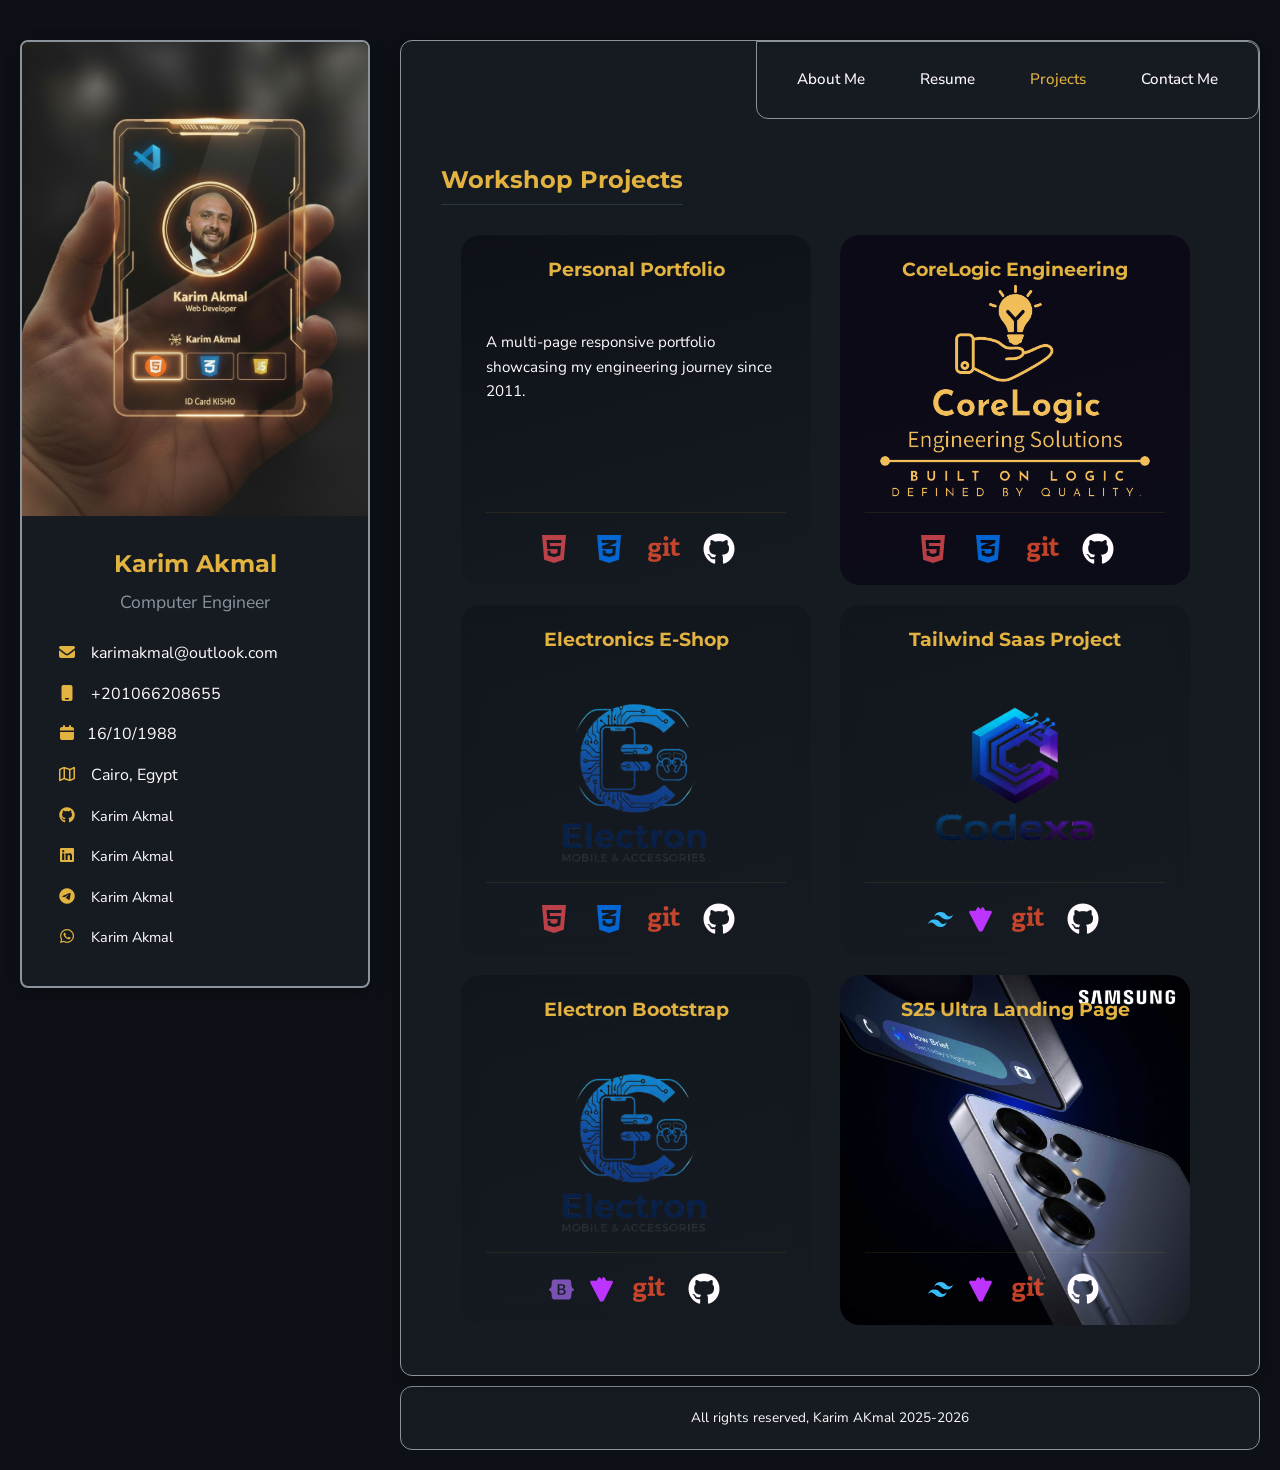
==== commit 45e9f625: "edit s25 landing page link" ====
--- a/projects.html
+++ b/projects.html
@@ -149,8 +149,8 @@
   </div>
 </article>
 <article class="project-card samsung-card">
-  <a href="https://electron-bootstrap.vercel.app/" target="_blank" rel="noopener noreferrer" 
-     aria-label="electron-bootstrap" class="stretched-link"></a>
+  <a href="https://s25-ultra-landing.netlify.app/" target="_blank" rel="noopener noreferrer" 
+     aria-label="s25-ultra-landing" class="stretched-link"></a>
   <h3>S25 Ultra Landing Page</h3>
   <div class="logos">
     <svg class="tech-icon icon-tailwind" role="img" viewBox="0 0 24 24" xmlns="http://www.w3.org/2000/svg" title="Tailwind CSS">
